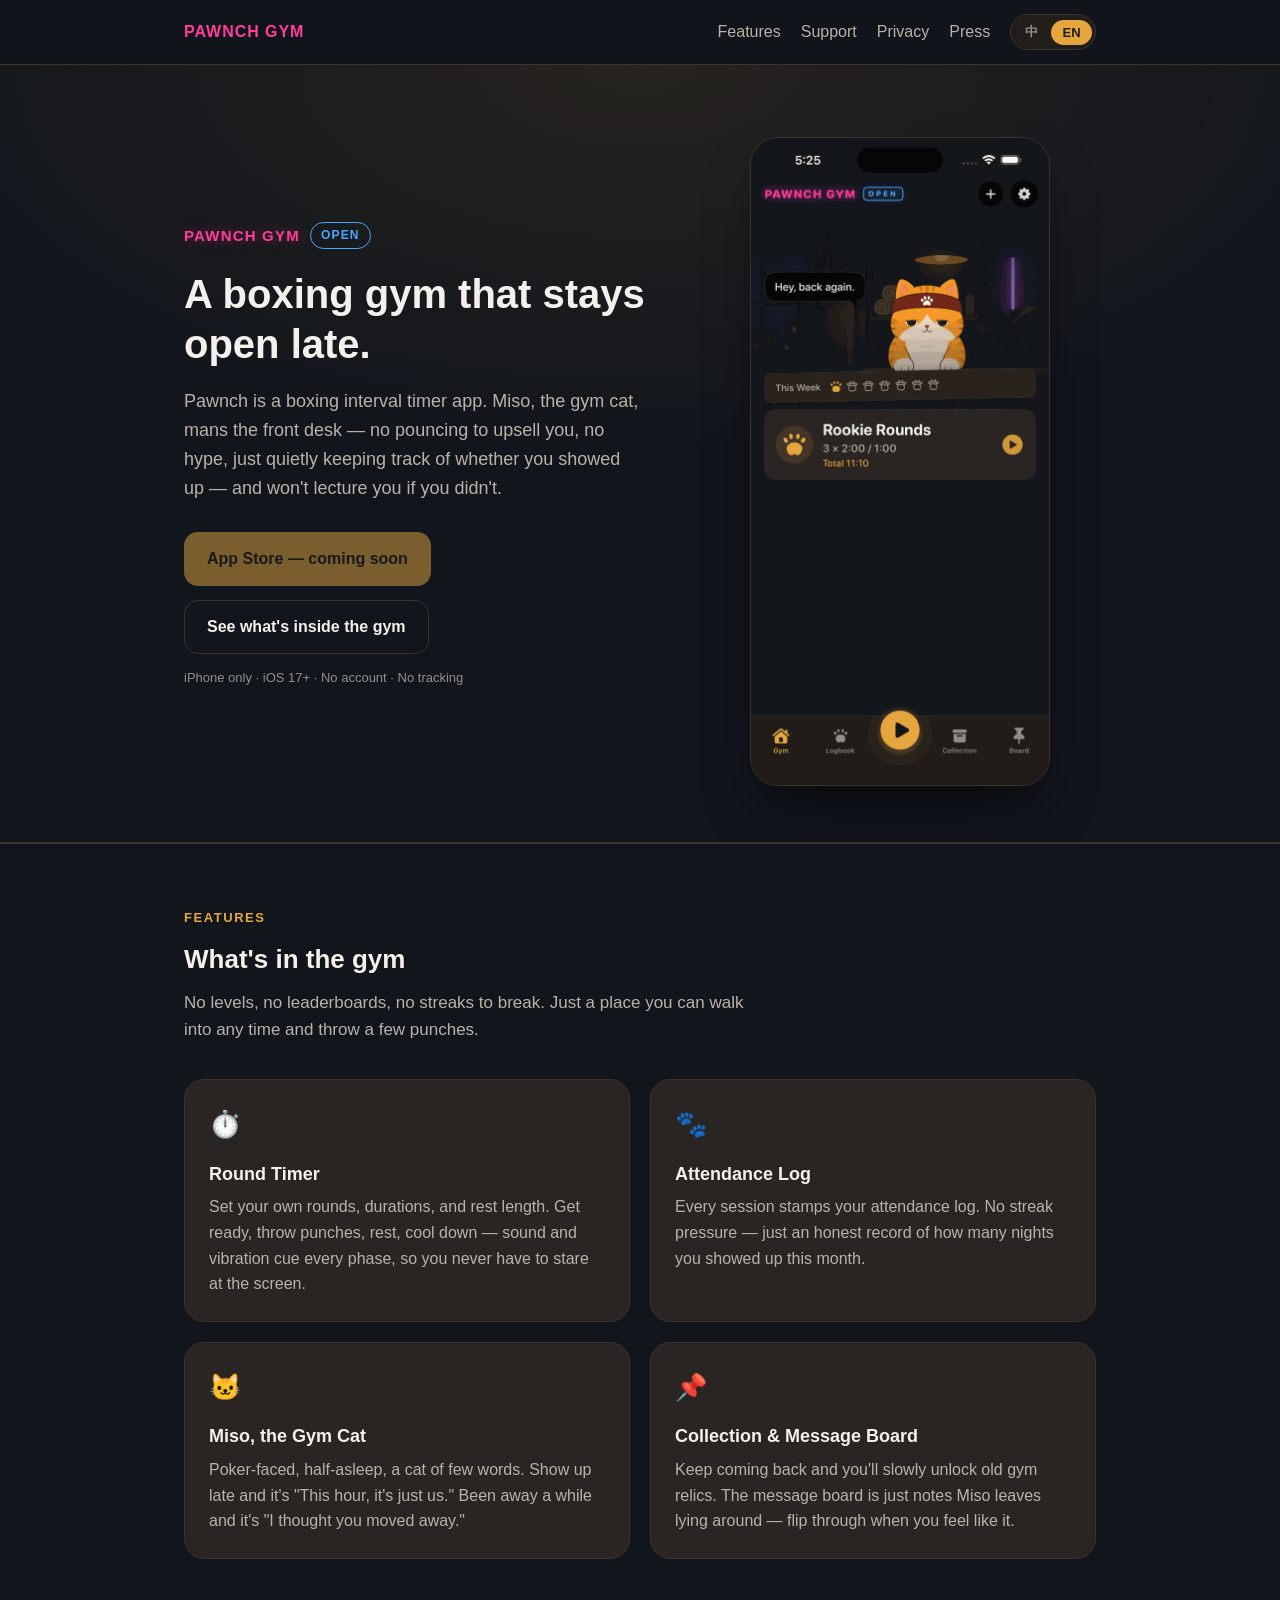
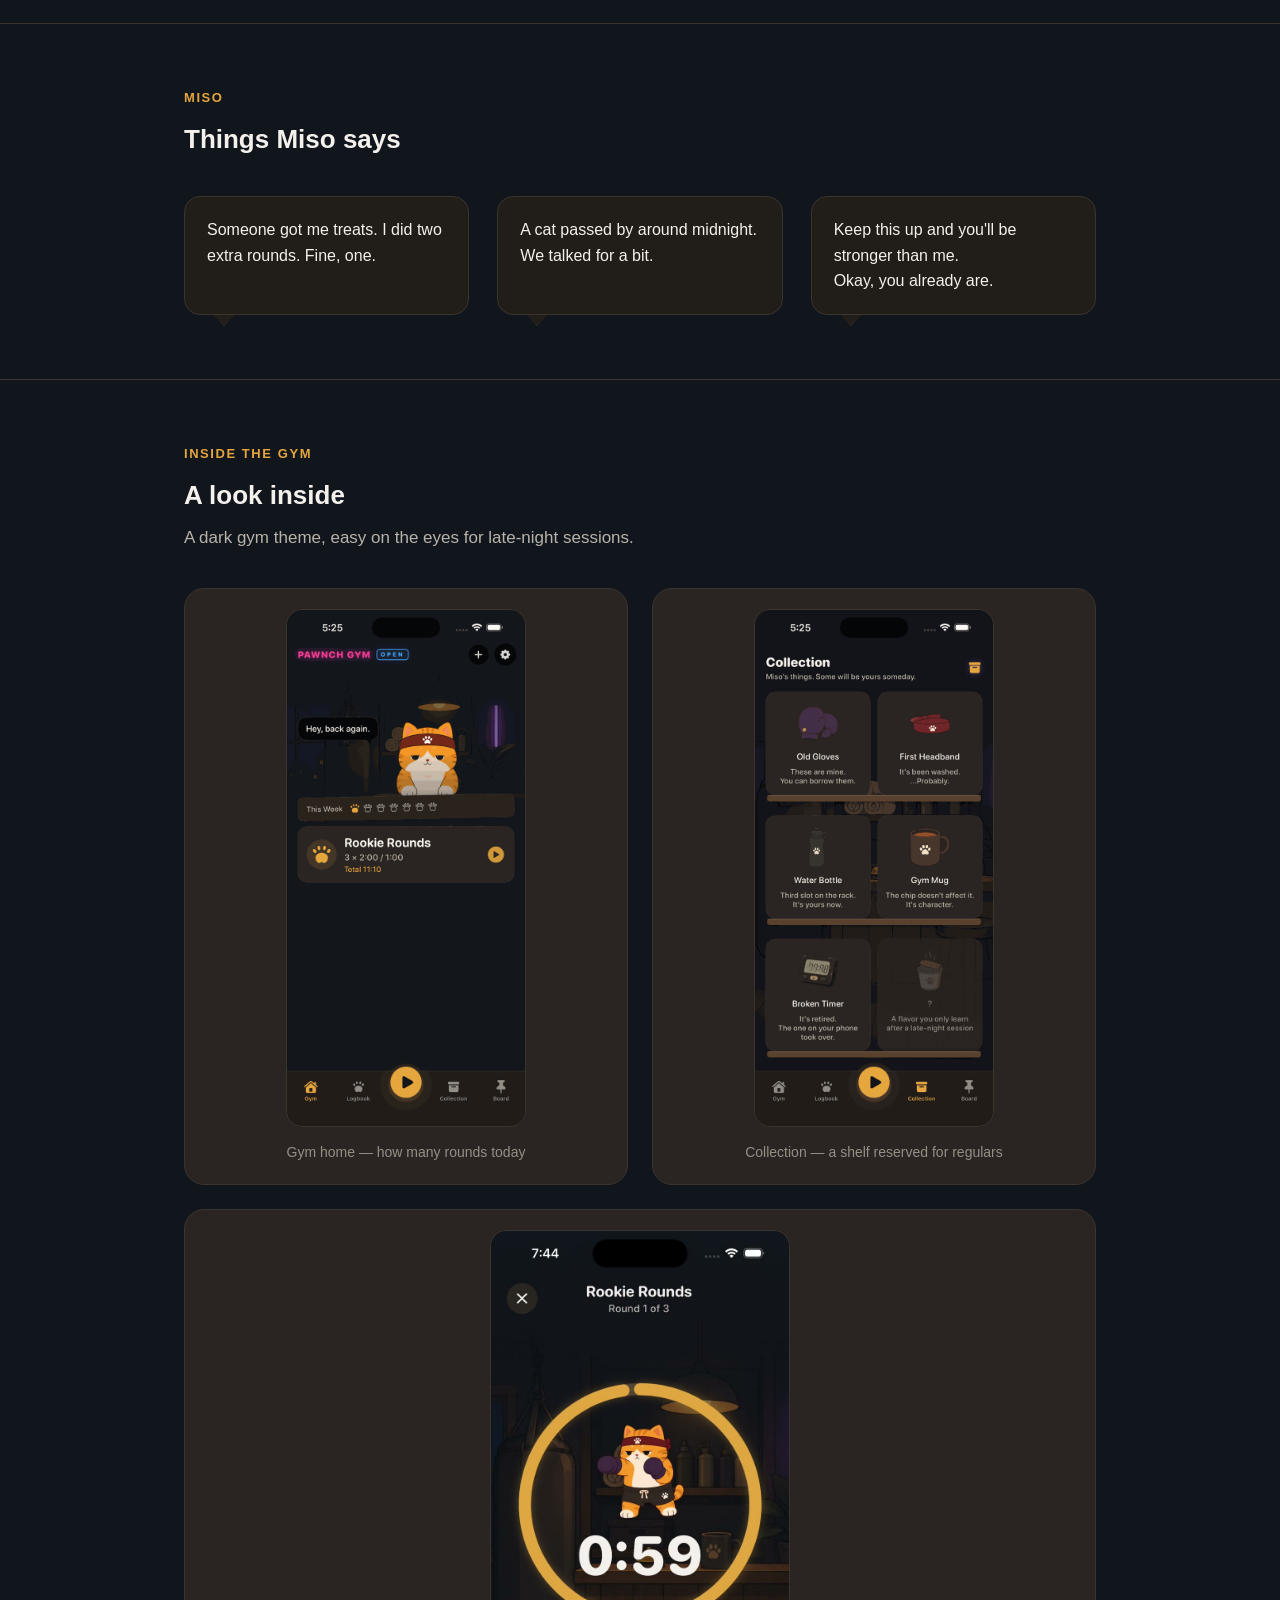
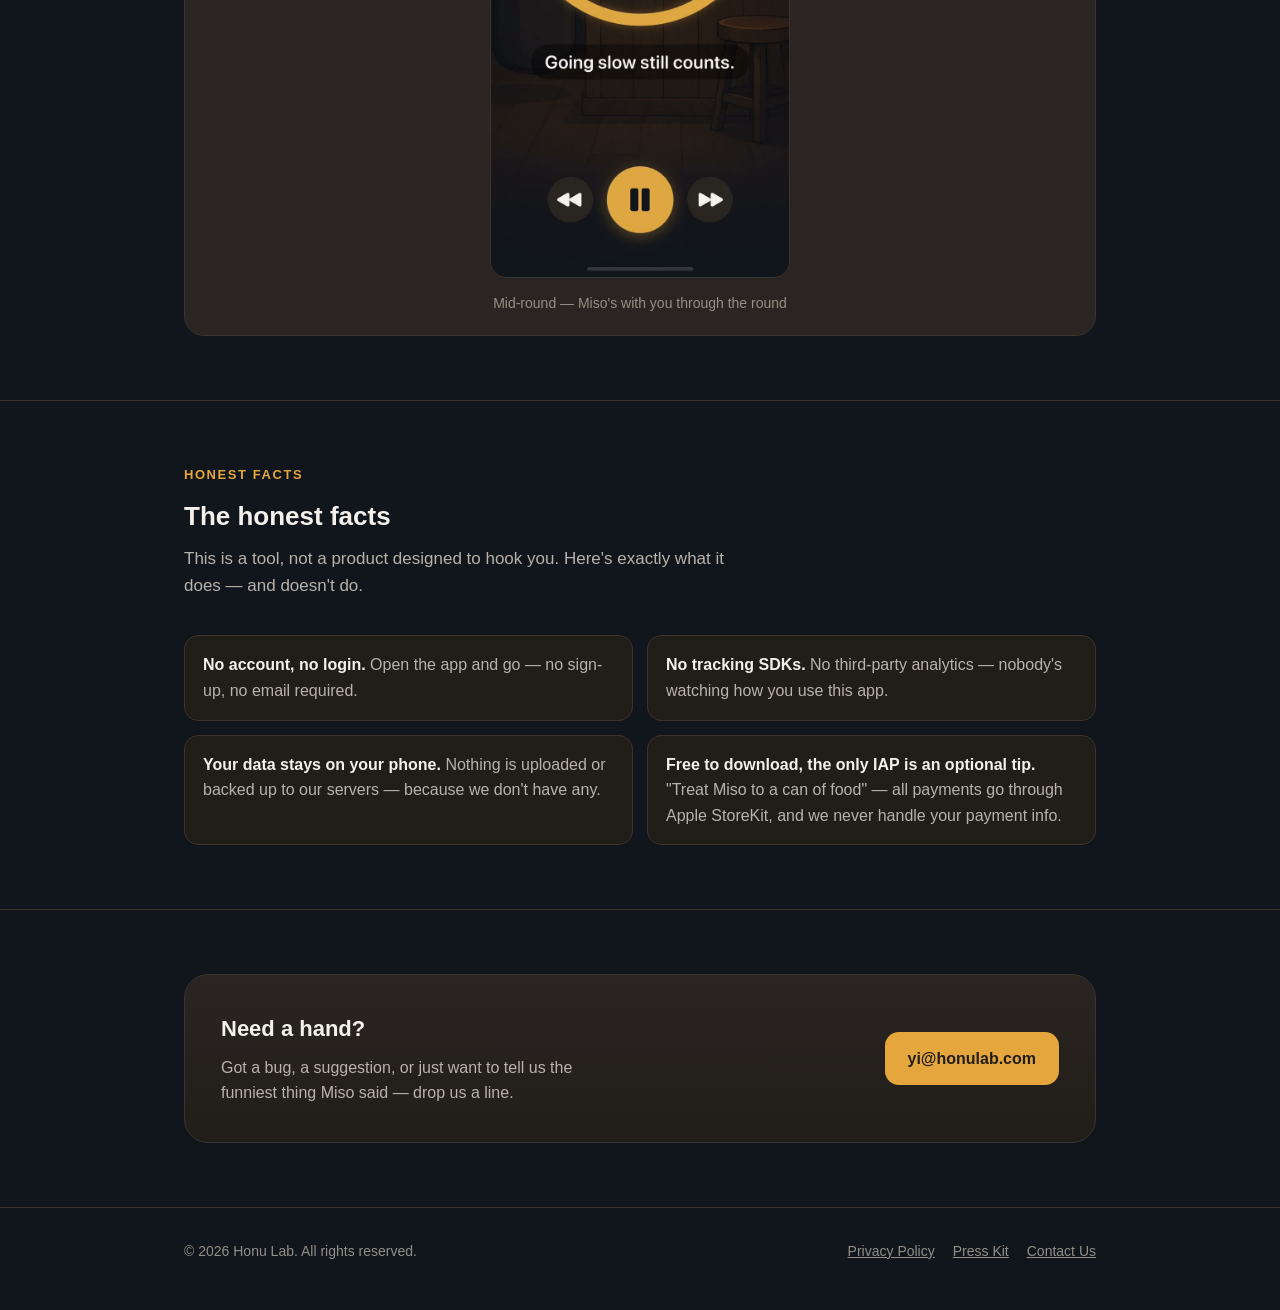
==== en/index.html @ 80b9f20e "sync: 發佈官網最新版——補上 07-06→07-08 未上線的整批 live 站停在 07-07 早版，這次同步 app repo 內已 review 的 site/： - 英文站 en/（in" ====
<!DOCTYPE html>
<html lang="en" data-lang="en">
<head>
<meta charset="UTF-8">
<meta name="viewport" content="width=device-width, initial-scale=1.0">
<title>Pawnch Gym — A boxing gym that stays open late.</title>
<meta name="description" content="Pawnch is a boxing interval timer app. Miso, the gym cat, mans the front desk — no pouncing to upsell you, no hype, just quietly keeping track of whether you showed up — and won't lecture you if you didn't.">

<link rel="icon" href="../assets/favicon.ico" sizes="any">
<link rel="icon" type="image/png" href="../assets/favicon-32.png" sizes="32x32">
<link rel="apple-touch-icon" href="../assets/apple-touch-icon.png">

<meta property="og:type" content="website">
<meta property="og:url" content="https://pawnch.honulab.com/en/">
<meta property="og:title" content="Pawnch Gym — A boxing gym that stays open late.">
<meta property="og:description" content="Pawnch is a boxing interval timer app. Miso, the gym cat, mans the front desk — no pouncing to upsell you, no hype, just quietly keeping track of whether you showed up — and won't lecture you if you didn't.">
<meta property="og:image" content="https://pawnch.honulab.com/assets/og-card.png">
<meta property="og:locale" content="en_US">
<meta property="og:locale:alternate" content="zh_TW">
<meta name="twitter:card" content="summary_large_image">
<meta name="twitter:title" content="Pawnch Gym — A boxing gym that stays open late.">
<meta name="twitter:description" content="Pawnch is a boxing interval timer app. Miso, the gym cat, mans the front desk — no pouncing to upsell you, no hype, just quietly keeping track of whether you showed up — and won't lecture you if you didn't.">
<meta name="twitter:image" content="https://pawnch.honulab.com/assets/og-card.png">

<style>
  :root{
    --bg-base: #11151C;
    --bg-elevated: #211D19;
    --bg-card: #2A2522;
    --bg-counter: #5B412C;
    --amber: #E5A63E;
    --amber-deep: #C98727;
    --neon-pink: #FF3D9A;
    --neon-blue: #4DA6FF;
    --text-primary: #F4F1EC;
    --text-secondary: #B8B3AA;
    --text-tertiary: #948F86;
    --divider: #3A342C;
  }

  * { box-sizing: border-box; }

  html { scroll-behavior: smooth; }

  body {
    margin: 0;
    background: var(--bg-base);
    color: var(--text-primary);
    font-family: -apple-system, BlinkMacSystemFont, "PingFang TC", "Noto Sans TC", "Helvetica Neue", Arial, sans-serif;
    line-height: 1.6;
    font-size: 17px;
    -webkit-font-smoothing: antialiased;
  }

  a { color: var(--amber); }

  .wrap {
    max-width: 960px;
    margin: 0 auto;
    padding: 0 24px;
  }

  /* ---------- Nav ---------- */
  .nav {
    position: sticky;
    top: 0;
    z-index: 10;
    background: rgba(17, 21, 28, 0.85);
    backdrop-filter: blur(10px);
    border-bottom: 1px solid var(--divider);
  }
  .nav .wrap {
    display: flex;
    align-items: center;
    justify-content: space-between;
    padding-top: 14px;
    padding-bottom: 14px;
  }
  .brand {
    font-weight: 800;
    letter-spacing: 0.06em;
    font-size: 16px;
    color: var(--neon-pink);
    text-decoration: none;
  }
  .nav-links {
    display: flex;
    align-items: center;
    gap: 20px;
    font-size: 16px;
  }
  .nav-links a {
    color: var(--text-secondary);
    text-decoration: none;
  }
  .nav-links a:hover { color: var(--amber); }
  .nav-links a { position: relative; }
  /* Invisible 44x44 hit-slop: expands the tap target without affecting
     visual size/background (important for .lang-toggle button, whose
     background fills the padding box — real padding would visibly grow
     the active pill). */
  .nav-links a::after,
  .lang-toggle button::after {
    content: "";
    position: absolute;
    top: 50%;
    left: 50%;
    width: 100%;
    height: 100%;
    min-width: 44px;
    min-height: 44px;
    transform: translate(-50%, -50%);
  }

  /* ---------- Hero ---------- */
  .hero {
    position: relative;
    padding: 72px 0 56px;
    background:
      radial-gradient(ellipse 60% 50% at 50% 0%, rgba(229,166,62,0.10), transparent),
      linear-gradient(180deg, var(--bg-base) 0%, var(--bg-base) 100%);
    border-bottom: 1px solid var(--divider);
    overflow: hidden;
  }
  .sign {
    display: inline-flex;
    align-items: center;
    gap: 10px;
    font-weight: 800;
    letter-spacing: 0.08em;
    font-size: 15px;
    color: var(--neon-pink);
    text-shadow: 0 0 14px rgba(255,61,154,0.45);
    margin-bottom: 20px;
  }
  .sign .open {
    font-size: 12px;
    font-weight: 700;
    letter-spacing: 0.1em;
    color: var(--neon-blue);
    border: 1px solid var(--neon-blue);
    border-radius: 999px;
    padding: 3px 10px;
    text-shadow: none;
  }
  .hero-grid {
    display: grid;
    grid-template-columns: 1.1fr 0.9fr;
    gap: 40px;
    align-items: center;
  }
  .hero h1 {
    font-size: 40px;
    line-height: 1.25;
    margin: 0 0 18px;
    font-weight: 800;
  }
  .hero p.lede {
    font-size: 18px;
    color: var(--text-secondary);
    max-width: 46ch;
    margin: 0 0 30px;
  }
  .hero-figure {
    position: relative;
    justify-self: center;
  }
  .hero-figure img {
    width: 100%;
    max-width: 300px;
    display: block;
    /* Same block-vs-text-align trap as .showcase-grid img: keep the phone
       centered in its column (matters once hero-grid collapses to 1fr). */
    margin-inline: auto;
    border-radius: 28px;
    border: 1px solid var(--divider);
    box-shadow: 0 30px 60px -20px rgba(0,0,0,0.6);
  }

  .cta-row {
    display: flex;
    flex-wrap: wrap;
    gap: 14px;
    align-items: center;
  }
  .btn {
    display: inline-flex;
    align-items: center;
    gap: 10px;
    padding: 13px 22px;
    border-radius: 14px;
    font-weight: 700;
    font-size: 16px;
    text-decoration: none;
    border: 1px solid transparent;
  }
  .btn-primary {
    background: var(--amber);
    color: #211D19;
  }
  .btn-primary:hover { background: var(--amber-deep); }
  .btn-ghost {
    color: var(--text-primary);
    border-color: var(--divider);
  }
  .btn-ghost:hover { border-color: var(--text-tertiary); }
  .btn small {
    display: block;
    font-size: 12px;
    font-weight: 500;
    opacity: 0.75;
  }
  .btn-disabled {
    opacity: 0.5;
    cursor: not-allowed;
    pointer-events: none;
  }
  .fineprint {
    margin-top: 14px;
    font-size: 13px;
    color: var(--text-tertiary);
  }

  /* ---------- Sections ---------- */
  section { padding: 64px 0; }
  .section-head {
    margin-bottom: 36px;
    max-width: 60ch;
  }
  .section-head .eyebrow {
    font-size: 13px;
    font-weight: 700;
    letter-spacing: 0.12em;
    text-transform: uppercase;
    color: var(--amber);
    margin-bottom: 10px;
  }
  .section-head h2 {
    font-size: 26px;
    margin: 0 0 8px;
  }
  .section-head p {
    color: var(--text-secondary);
    margin: 0;
    font-size: 17px;
  }

  /* ---------- Features ---------- */
  .features {
    border-top: 1px solid var(--divider);
  }
  .feature-grid {
    display: grid;
    grid-template-columns: repeat(2, 1fr);
    gap: 20px;
  }
  .feature-card {
    background: var(--bg-card);
    border: 1px solid var(--divider);
    border-radius: 20px;
    padding: 24px;
  }
  .feature-card .icon {
    font-size: 26px;
    margin-bottom: 14px;
    display: block;
  }
  .feature-card h3 {
    margin: 0 0 6px;
    font-size: 18px;
  }
  .feature-card p {
    margin: 0;
    font-size: 16px;
    color: var(--text-secondary);
  }

  /* ---------- Miso says ---------- */
  .miso-quotes {
    border-top: 1px solid var(--divider);
  }
  .quote-grid {
    display: grid;
    grid-template-columns: repeat(3, 1fr);
    gap: 28px;
  }
  .quote-card {
    position: relative;
    background: var(--bg-elevated);
    border: 1px solid var(--divider);
    border-radius: 16px;
    padding: 20px 22px;
  }
  .quote-card::before,
  .quote-card::after {
    content: "";
    position: absolute;
    left: 28px;
    width: 0;
    height: 0;
    border-left: 11px solid transparent;
    border-right: 11px solid transparent;
  }
  .quote-card::before {
    bottom: -12px;
    border-top: 12px solid var(--divider);
  }
  .quote-card::after {
    bottom: -10.5px;
    border-top: 10.5px solid var(--bg-elevated);
  }
  .quote-card p {
    margin: 0;
    font-size: 16px;
    color: var(--text-primary);
  }

  /* ---------- Showcase ---------- */
  .showcase {
    border-top: 1px solid var(--divider);
  }
  .showcase-grid {
    display: grid;
    grid-template-columns: repeat(2, 1fr);
    gap: 24px;
  }
  .showcase-grid figure {
    margin: 0;
    background: var(--bg-card);
    border: 1px solid var(--divider);
    border-radius: 20px;
    padding: 20px;
    text-align: center;
  }
  .showcase-grid img,
  .showcase-grid video {
    width: 100%;
    max-width: 240px;
    border-radius: 16px;
    border: 1px solid var(--divider);
    /* The lang-toggle rules force these imgs to display:block, which ignores
       the figure's text-align:center — auto margins re-center them. */
    margin-inline: auto;
  }
  .showcase-grid figcaption {
    margin-top: 14px;
    font-size: 14px;
    color: var(--text-tertiary);
  }
  .showcase-video {
    grid-column: 1 / -1;
  }
  .showcase-video video {
    max-width: 300px;
  }

  /* ---------- Honest facts ---------- */
  .facts {
    border-top: 1px solid var(--divider);
  }
  .fact-list {
    list-style: none;
    margin: 0;
    padding: 0;
    display: grid;
    grid-template-columns: repeat(2, 1fr);
    gap: 14px;
  }
  .fact-list li {
    background: var(--bg-elevated);
    border: 1px solid var(--divider);
    border-radius: 14px;
    padding: 16px 18px;
    font-size: 16px;
    color: var(--text-secondary);
  }
  .fact-list li b { color: var(--text-primary); }

  /* ---------- Support ---------- */
  .support {
    border-top: 1px solid var(--divider);
  }
  .support-card {
    background: linear-gradient(180deg, var(--bg-card), var(--bg-elevated));
    border: 1px solid var(--divider);
    border-radius: 24px;
    padding: 36px;
    display: flex;
    flex-wrap: wrap;
    gap: 24px;
    align-items: center;
    justify-content: space-between;
  }
  .support-card h2 {
    margin: 0 0 8px;
    font-size: 22px;
  }
  .support-card p {
    margin: 0;
    color: var(--text-secondary);
    font-size: 16px;
    max-width: 42ch;
  }

  /* ---------- Footer ---------- */
  footer {
    border-top: 1px solid var(--divider);
    padding: 32px 0 48px;
  }
  footer .wrap {
    display: flex;
    flex-wrap: wrap;
    gap: 12px;
    align-items: center;
    justify-content: space-between;
    font-size: 14px;
    color: var(--text-tertiary);
  }
  footer a {
    color: var(--text-tertiary);
    text-decoration: underline;
  }
  footer a:hover { color: var(--amber); }
  .footer-links { display: flex; gap: 18px; }

  /* ---------- Lang toggle ---------- */
  .lang-toggle {
    display: flex;
    align-items: center;
    gap: 2px;
    background: var(--bg-elevated);
    border: 1px solid var(--divider);
    border-radius: 999px;
    padding: 3px;
  }
  .lang-toggle button {
    position: relative;
    appearance: none;
    border: none;
    background: transparent;
    color: var(--text-tertiary);
    font-size: 13px;
    font-weight: 700;
    letter-spacing: 0.02em;
    padding: 5px 11px;
    border-radius: 999px;
    cursor: pointer;
    font-family: inherit;
  }
  .lang-toggle button.active {
    background: var(--amber);
    color: #211D19;
  }

  /* ---------- Lang blocks ---------- */
  .lang-zh, .lang-en { display: none; }
  html[data-lang="zh"] .lang-zh { display: initial; }
  html[data-lang="en"] .lang-en { display: initial; }
  html[data-lang="zh"] li.lang-zh,
  html[data-lang="zh"] p.lang-zh,
  html[data-lang="zh"] div.lang-zh { display: block; }
  html[data-lang="en"] li.lang-en,
  html[data-lang="en"] p.lang-en,
  html[data-lang="en"] div.lang-en { display: block; }
  /* noscript / no-JS fallback: default to zh */
  html:not([data-lang]) .lang-zh { display: initial; }
  html:not([data-lang]) li.lang-zh,
  html:not([data-lang]) p.lang-zh,
  html:not([data-lang]) div.lang-zh { display: block; }
  html:not([data-lang]) .lang-en { display: none; }
  /* Screenshots swap with the language too. `.hero-figure img` declares
     display:block, which out-specifies the bare .lang-* rules above —
     these img-scoped rules win it back. */
  img.lang-zh, img.lang-en { display: none; }
  html[data-lang="zh"] img.lang-zh { display: block; }
  html[data-lang="en"] img.lang-en { display: block; }
  html:not([data-lang]) img.lang-zh { display: block; }
  html:not([data-lang]) img.lang-en { display: none; }
  video.lang-zh, video.lang-en { display: none; }
  html[data-lang="zh"] video.lang-zh { display: block; }
  html[data-lang="en"] video.lang-en { display: block; }
  html:not([data-lang]) video.lang-zh { display: block; }
  html:not([data-lang]) video.lang-en { display: none; }

  /* ---------- Responsive ---------- */
  @media (max-width: 760px) {
    .hero-grid { grid-template-columns: 1fr; }
    .hero-figure { order: -1; }
    .hero h1 { font-size: 30px; }
    .feature-grid { grid-template-columns: 1fr; }
    .quote-grid { grid-template-columns: 1fr; }
    .showcase-grid { grid-template-columns: 1fr; }
    .fact-list { grid-template-columns: 1fr; }
    section { padding: 48px 0; }
    .support-card { padding: 26px; }
  }

  @media (max-width: 560px) {
    .nav .wrap { flex-wrap: wrap; gap: 8px 12px; }
    .brand { font-size: 14px; }
    .nav-links { gap: 12px; font-size: 14px; }
  }
</style>
<link rel="canonical" href="https://pawnch.honulab.com/en/">
<link rel="alternate" hreflang="en" href="https://pawnch.honulab.com/en/">
<link rel="alternate" hreflang="zh-Hant" href="https://pawnch.honulab.com/">
<link rel="alternate" hreflang="x-default" href="https://pawnch.honulab.com/">
</head>
<body>

<nav class="nav">
  <div class="wrap">
    <a class="brand" href="#top">PAWNCH GYM</a>
    <div class="nav-links">
      <a href="#features"><span class="lang-zh">功能</span><span class="lang-en">Features</span></a>
      <a href="#support"><span class="lang-zh">支援</span><span class="lang-en">Support</span></a>
      <a href="privacy.html"><span class="lang-zh">隱私</span><span class="lang-en">Privacy</span></a>
      <a href="press.html"><span class="lang-zh">媒體</span><span class="lang-en">Press</span></a>
      <div class="lang-toggle" role="group" aria-label="Language">
        <button type="button" data-lang-btn="zh">中</button>
        <button type="button" data-lang-btn="en">EN</button>
      </div>
    </div>
  </div>
</nav>

<header class="hero" id="top">
  <div class="wrap">
    <div class="hero-grid">
      <div>
        <div class="sign">PAWNCH GYM <span class="open">OPEN</span></div>
        <h1>
          <span class="lang-zh">半夜也開著的拳館。</span>
          <span class="lang-en">A boxing gym that stays open late.</span>
        </h1>
        <p class="lede">
          <span class="lang-zh">Pawnch 是一個拳擊間歇計時器 app。貓咪館長 Miso 顧櫃檯，不會撲上來推課，不喊口號，只記得你有沒有來，也不會因為你沒來就唸你。</span>
          <span class="lang-en">Pawnch is a boxing interval timer app. Miso, the gym cat, mans the front desk — no pouncing to upsell you, no hype, just quietly keeping track of whether you showed up — and won't lecture you if you didn't.</span>
        </p>
        <div class="cta-row">
          <!-- TODO: 上架後把下面的停用按鈕換回正式 App Store 連結 -->
          <span class="btn btn-primary btn-disabled" aria-disabled="true">
            <span class="lang-zh">App Store・即將上架</span>
            <span class="lang-en">App Store — coming soon</span>
          </span>
          <a class="btn btn-ghost" href="#features">
            <span class="lang-zh">看看拳館裡有什麼</span>
            <span class="lang-en">See what's inside the gym</span>
          </a>
        </div>
        <p class="fineprint">
          <span class="lang-zh">iPhone only · iOS 17+ · 無帳號 · 無追蹤</span>
          <span class="lang-en">iPhone only · iOS 17+ · No account · No tracking</span>
        </p>
      </div>
      <div class="hero-figure">
        <img class="lang-zh" src="../assets/screen-home-web.png" alt="Pawnch 首頁截圖：Miso 在櫃檯打招呼，下方是課表卡片" loading="lazy">
        <img class="lang-en" src="../assets/screen-home-en-web.png" alt="Pawnch home screen: Miso greeting at the front desk, workout card below" loading="lazy">
      </div>
    </div>
  </div>
</header>

<section class="features" id="features">
  <div class="wrap">
    <div class="section-head">
      <div class="eyebrow">Features</div>
      <h2>
        <span class="lang-zh">拳館裡有的東西</span>
        <span class="lang-en">What's in the gym</span>
      </h2>
      <p>
        <span class="lang-zh">沒有等級、沒有排行榜、沒有連續天數。就是一間你可以隨時進來打幾拳的地方。</span>
        <span class="lang-en">No levels, no leaderboards, no streaks to break. Just a place you can walk into any time and throw a few punches.</span>
      </p>
    </div>
    <div class="feature-grid">
      <div class="feature-card">
        <span class="icon">⏱️</span>
        <h3><span class="lang-zh">回合間歇計時</span><span class="lang-en">Round Timer</span></h3>
        <p>
          <span class="lang-zh">自訂回合數、時間、休息長度。準備、出拳、休息、收操——聲音跟震動會提醒你，不用一直盯螢幕。</span>
          <span class="lang-en">Set your own rounds, durations, and rest length. Get ready, throw punches, rest, cool down — sound and vibration cue every phase, so you never have to stare at the screen.</span>
        </p>
      </div>
      <div class="feature-card">
        <span class="icon">🐾</span>
        <h3><span class="lang-zh">出席簿</span><span class="lang-en">Attendance Log</span></h3>
        <p>
          <span class="lang-zh">每次練完蓋一枚出席章。不是連續打卡壓力，只是老實記錄你這個月來了幾個晚上。</span>
          <span class="lang-en">Every session stamps your attendance log. No streak pressure — just an honest record of how many nights you showed up this month.</span>
        </p>
      </div>
      <div class="feature-card">
        <span class="icon">🐱</span>
        <h3><span class="lang-zh">Miso 顧櫃檯</span><span class="lang-en">Miso, the Gym Cat</span></h3>
        <p>
          <span class="lang-zh">撲克臉、半睡半醒、講話不多。深夜來，他說「這個時間只剩我們了」；太久沒來，他說「我還以為你搬家了」。</span>
          <span class="lang-en">Poker-faced, half-asleep, a cat of few words. Show up late and it's "This hour, it's just us." Been away a while and it's "I thought you moved away."</span>
        </p>
      </div>
      <div class="feature-card">
        <span class="icon">📌</span>
        <h3><span class="lang-zh">收藏櫃 &amp; 留言板</span><span class="lang-en">Collection &amp; Message Board</span></h3>
        <p>
          <span class="lang-zh">常來會慢慢解鎖拳館裡的舊物件；留言板是 Miso 隨手貼的紙條，有空再翻。</span>
          <span class="lang-en">Keep coming back and you'll slowly unlock old gym relics. The message board is just notes Miso leaves lying around — flip through when you feel like it.</span>
        </p>
      </div>
    </div>
  </div>
</section>

<section class="miso-quotes">
  <div class="wrap">
    <div class="section-head">
      <div class="eyebrow">Miso</div>
      <h2>
        <span class="lang-zh">Miso 說的話</span>
        <span class="lang-en">Things Miso says</span>
      </h2>
    </div>
    <div class="quote-grid">
      <div class="quote-card">
        <p class="lang-zh">有人請我吃罐罐。我多打了兩回合。好啦，一回合。</p>
        <p class="lang-en">Someone got me treats. I did two extra rounds. Fine, one.</p>
      </div>
      <div class="quote-card">
        <p class="lang-zh">半夜有貓經過。<br>聊了一下。</p>
        <p class="lang-en">A cat passed by around midnight.<br>We talked for a bit.</p>
      </div>
      <div class="quote-card">
        <p class="lang-zh">你這樣下去會比我強。<br>算了，本來就比我強。</p>
        <p class="lang-en">Keep this up and you'll be stronger than me.<br>Okay, you already are.</p>
      </div>
    </div>
  </div>
</section>

<section class="showcase">
  <div class="wrap">
    <div class="section-head">
      <div class="eyebrow">Inside the Gym</div>
      <h2>
        <span class="lang-zh">拳館長這樣</span>
        <span class="lang-en">A look inside</span>
      </h2>
      <p>
        <span class="lang-zh">深色拳館主題，深夜躺著看螢幕也不刺眼。</span>
        <span class="lang-en">A dark gym theme, easy on the eyes for late-night sessions.</span>
      </p>
    </div>
    <div class="showcase-grid">
      <figure>
        <img class="lang-zh" src="../assets/screen-home-web.png" alt="首頁：Miso 打招呼與課表卡" loading="lazy">
        <img class="lang-en" src="../assets/screen-home-en-web.png" alt="Gym home: Miso's greeting and workout cards" loading="lazy">
        <figcaption>
          <span class="lang-zh">拳館首頁 — 今天想打幾回合</span>
          <span class="lang-en">Gym home — how many rounds today</span>
        </figcaption>
      </figure>
      <figure>
        <img class="lang-zh" src="../assets/screen-collection-web.png" alt="收藏櫃：舊拳套、頭帶等常來解鎖的物件" loading="lazy">
        <img class="lang-en" src="../assets/screen-collection-en-web.png" alt="Collection: old gloves, headband and other show-up unlocks" loading="lazy">
        <figcaption>
          <span class="lang-zh">收藏櫃 — 常來的人才有位置</span>
          <span class="lang-en">Collection — a shelf reserved for regulars</span>
        </figcaption>
      </figure>
      <figure class="showcase-video">
        <video class="lang-zh" src="../assets/showcase-workout-zh.mp4" poster="../assets/showcase-workout-zh-poster.jpg" autoplay muted loop playsinline></video>
        <video class="lang-en" src="../assets/showcase-workout-en.mp4" poster="../assets/showcase-workout-en-poster.jpg" autoplay muted loop playsinline></video>
        <figcaption>
          <span class="lang-zh">出拳中 — Miso 陪你打完這回合</span>
          <span class="lang-en">Mid-round — Miso's with you through the round</span>
        </figcaption>
      </figure>
    </div>
  </div>
</section>

<section class="facts">
  <div class="wrap">
    <div class="section-head">
      <div class="eyebrow">Honest Facts</div>
      <h2>
        <span class="lang-zh">老實說清楚</span>
        <span class="lang-en">The honest facts</span>
      </h2>
      <p>
        <span class="lang-zh">這是一個工具 app，不是要留住你的產品。以下是它實際上會（不會）做的事。</span>
        <span class="lang-en">This is a tool, not a product designed to hook you. Here's exactly what it does — and doesn't do.</span>
      </p>
    </div>
    <ul class="fact-list">
      <li class="lang-zh"><b>無帳號、無登入。</b>打開就能用，不用註冊、不用綁 email。</li>
      <li class="lang-en"><b>No account, no login.</b> Open the app and go — no sign-up, no email required.</li>
      <li class="lang-zh"><b>無追蹤 SDK。</b>沒有第三方分析，沒有人在看你怎麼用這個 app。</li>
      <li class="lang-en"><b>No tracking SDKs.</b> No third-party analytics — nobody's watching how you use this app.</li>
      <li class="lang-zh"><b>資料只在你的手機裡。</b>不上傳、不備份到我們的伺服器（我們也沒有伺服器）。</li>
      <li class="lang-en"><b>Your data stays on your phone.</b> Nothing is uploaded or backed up to our servers — because we don't have any.</li>
      <li class="lang-zh"><b>下載免費，唯一的內購是自願打賞。</b>「請 Miso 吃罐罐」——付款全部經過 Apple StoreKit，我們不經手你的付款資訊。</li>
      <li class="lang-en"><b>Free to download, the only IAP is an optional tip.</b> "Treat Miso to a can of food" — all payments go through Apple StoreKit, and we never handle your payment info.</li>
    </ul>
  </div>
</section>

<section class="support" id="support">
  <div class="wrap">
    <div class="support-card">
      <div>
        <h2>
          <span class="lang-zh">需要幫忙？</span>
          <span class="lang-en">Need a hand?</span>
        </h2>
        <p>
          <span class="lang-zh">App 有問題、有建議，或單純想告訴我們 Miso 講了什麼好笑的話，都歡迎寫信來。</span>
          <span class="lang-en">Got a bug, a suggestion, or just want to tell us the funniest thing Miso said — drop us a line.</span>
        </p>
      </div>
      <a class="btn btn-primary" href="mailto:yi@honulab.com">yi@honulab.com</a>
    </div>
  </div>
</section>

<footer>
  <div class="wrap">
    <div>© 2026 Honu Lab. All rights reserved.</div>
    <div class="footer-links">
      <a href="privacy.html"><span class="lang-zh">隱私政策</span><span class="lang-en">Privacy Policy</span></a>
      <a href="press.html"><span class="lang-zh">媒體資料</span><span class="lang-en">Press Kit</span></a>
      <a href="mailto:yi@honulab.com"><span class="lang-zh">聯絡我們</span><span class="lang-en">Contact Us</span></a>
    </div>
  </div>
</footer>

<script>
(function () {
  var KEY = 'pawnchLang';
  var html = document.documentElement;
  var META = {
    zh: {
      title: 'Pawnch Gym — 拳擊間歇計時器',
      description: 'Pawnch：一間半夜也開著的拳館。拳擊間歇計時器 app，貓咪館長 Miso 顧櫃檯。無帳號、無追蹤，資料只留在你的手機裡。'
    },
    en: {
      title: 'Pawnch Gym — A boxing gym that stays open late.',
      description: "Pawnch is a boxing interval timer app. Miso, the gym cat, mans the front desk — no pouncing to upsell you, no hype, just quietly keeping track of whether you showed up — and won't lecture you if you didn't."
    }
  };
  function detect() {
    var saved = localStorage.getItem(KEY);
    if (saved === 'zh' || saved === 'en') return saved;
    return (navigator.language || '').toLowerCase().indexOf('zh') === 0 ? 'zh' : 'en';
  }
  function apply(lang) {
    html.setAttribute('data-lang', lang);
    html.setAttribute('lang', lang === 'zh' ? 'zh-Hant' : 'en');
    document.querySelectorAll('[data-lang-btn]').forEach(function (btn) {
      btn.classList.toggle('active', btn.getAttribute('data-lang-btn') === lang);
    });
    var meta = META[lang] || META.zh;
    document.title = meta.title;
    var descEl = document.querySelector('meta[name="description"]');
    if (descEl) descEl.setAttribute('content', meta.description);
  }
  apply(detect());
  document.querySelectorAll('[data-lang-btn]').forEach(function (btn) {
    btn.addEventListener('click', function () {
      var lang = btn.getAttribute('data-lang-btn');
      localStorage.setItem(KEY, lang);
      apply(lang);
    });
  });
})();
</script>

</body>
</html>
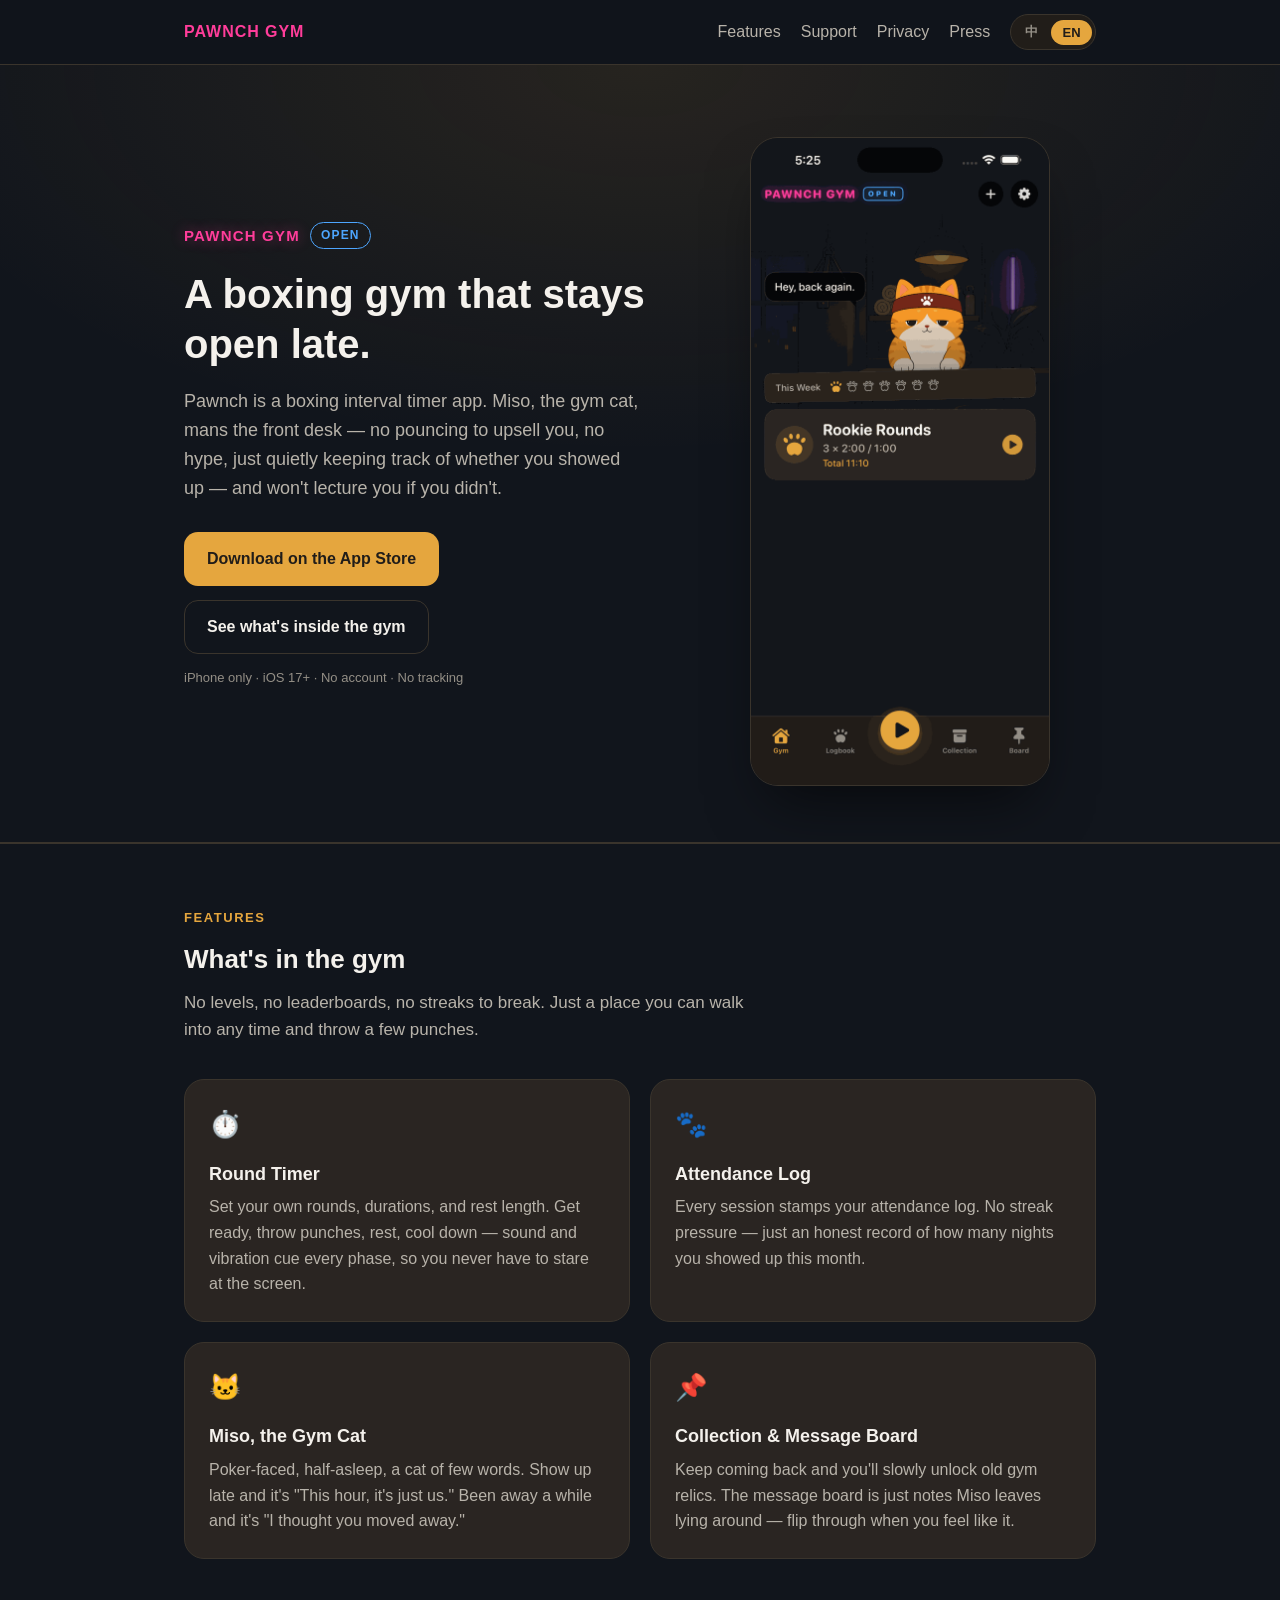
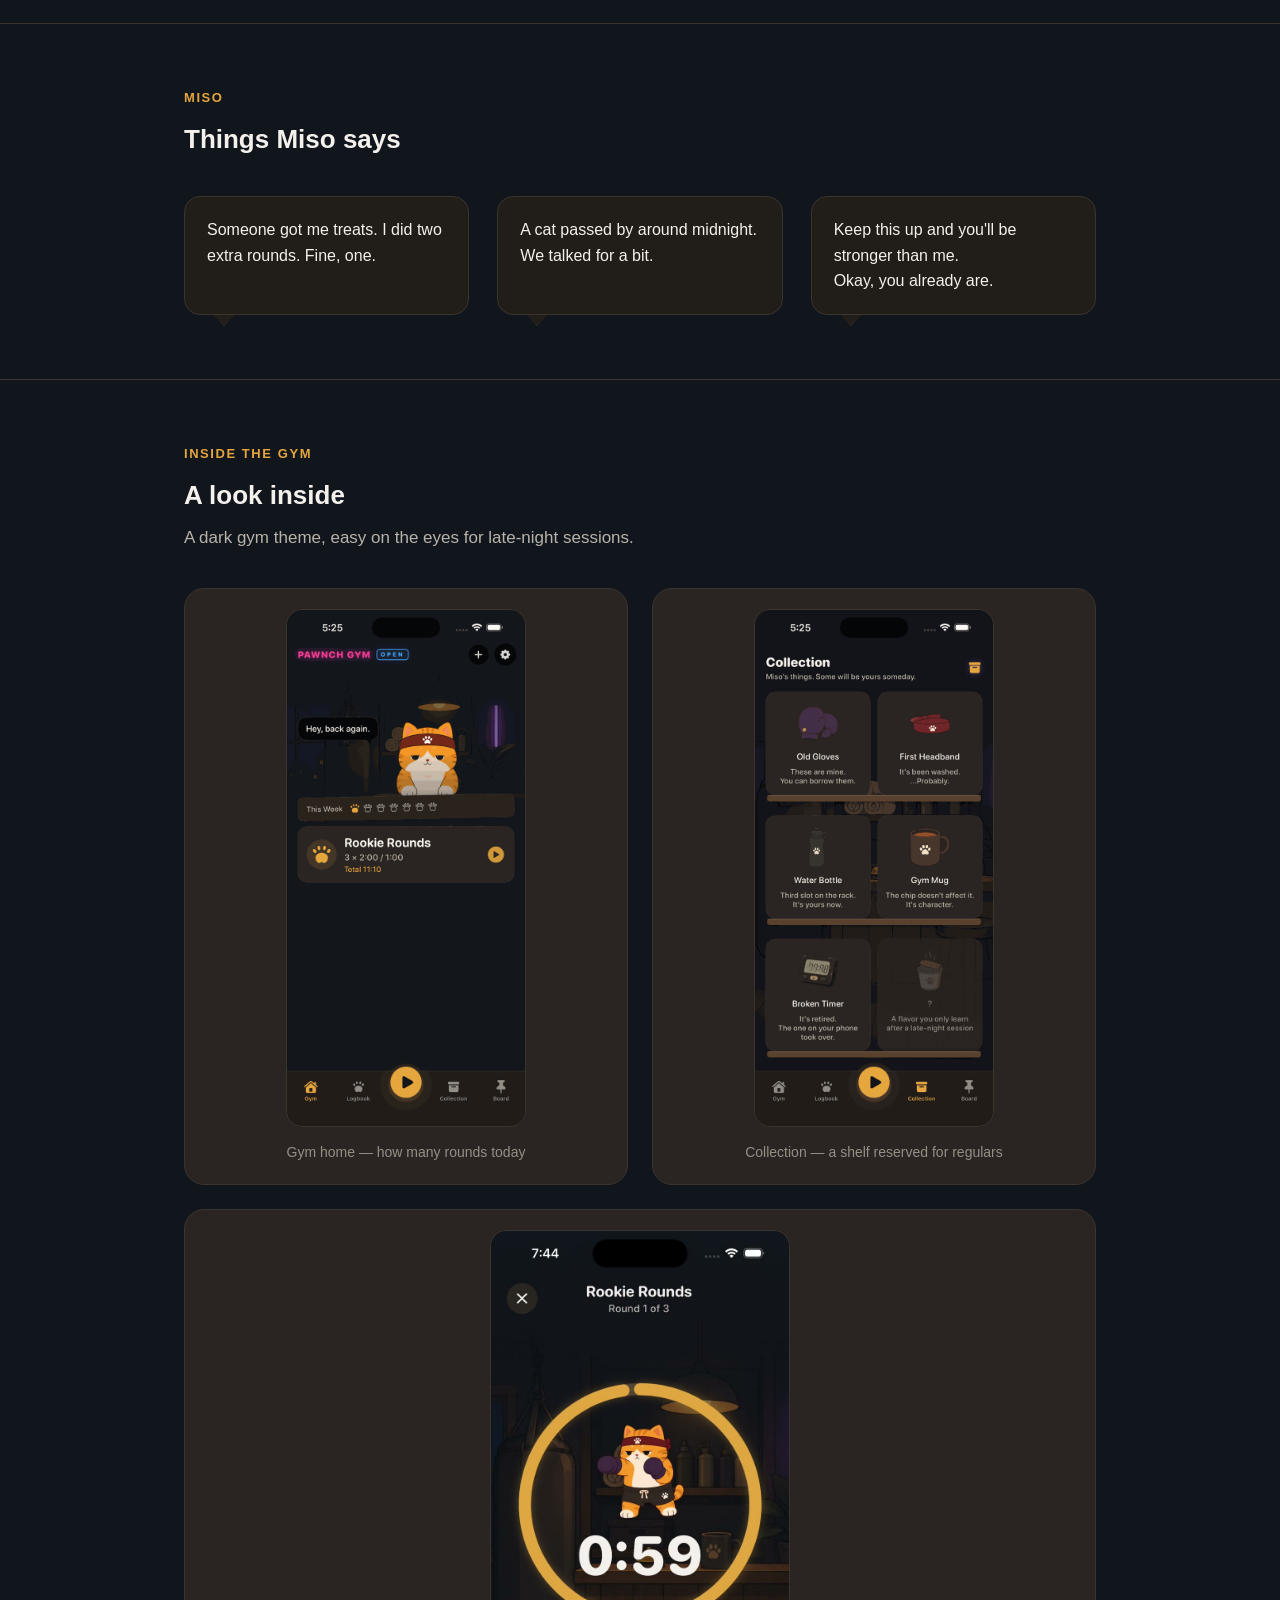
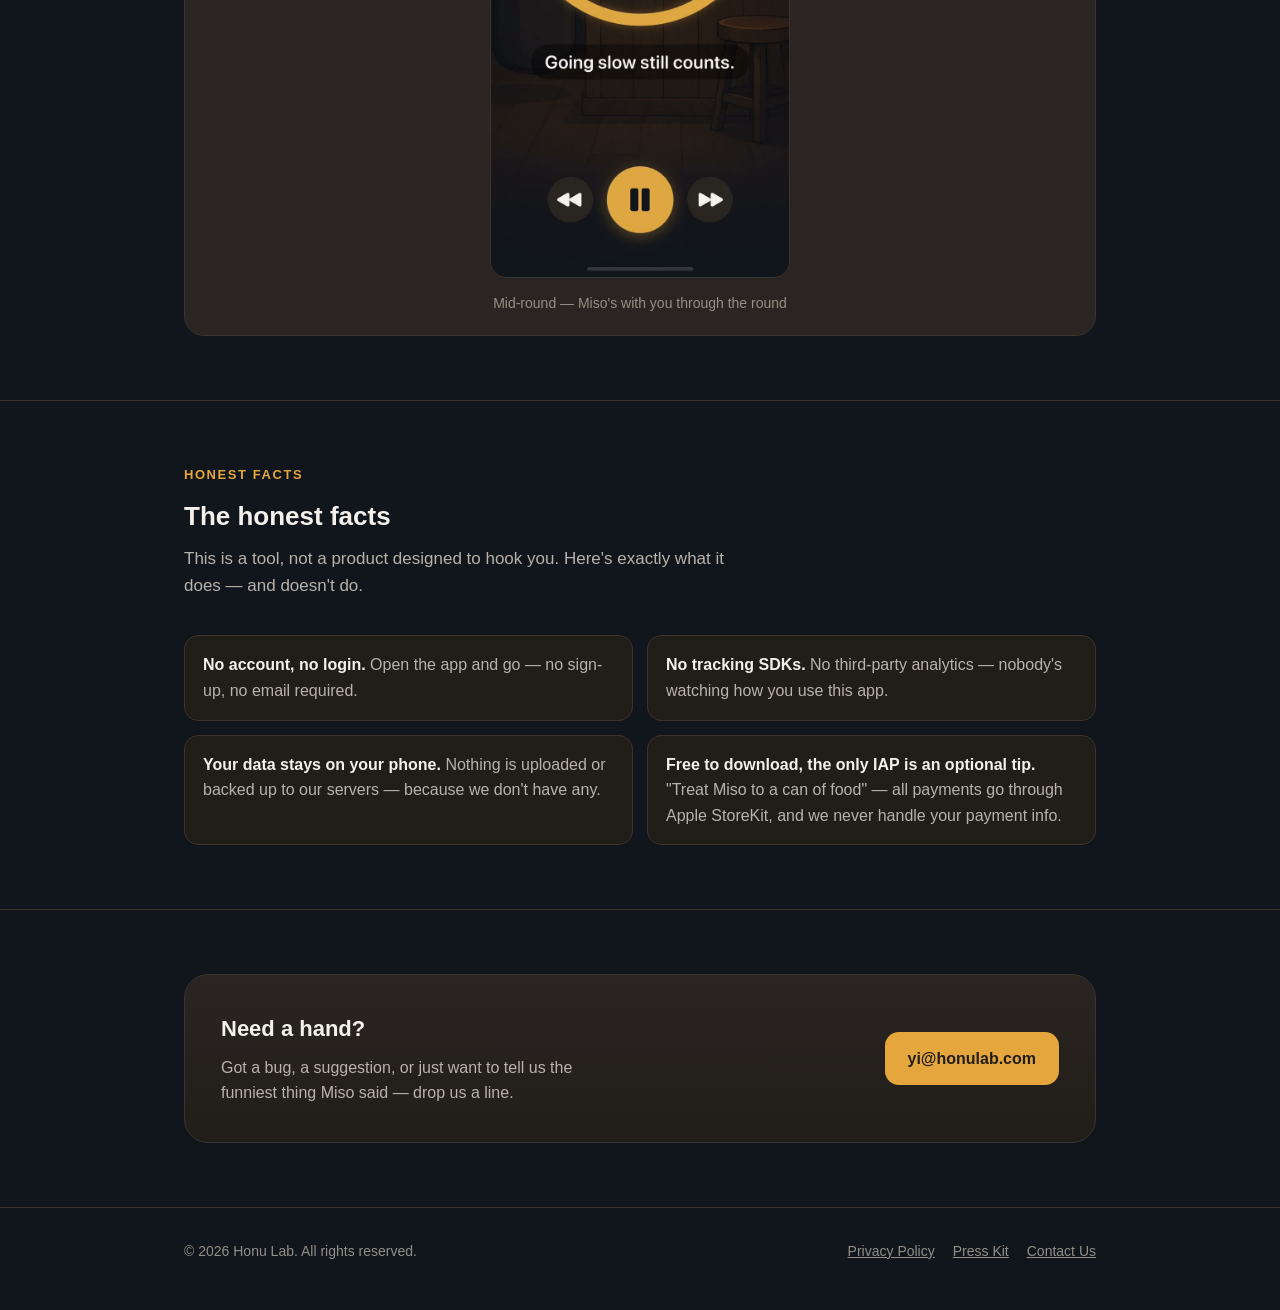
==== commit d5102bcf: "上線同步：App Store 正式下載連結 + 影片 lazy-load 從 pawnch/site 同步：首頁 hero CTA 與 press fact sheet 換上正式 App Store " ====
--- a/en/index.html
+++ b/en/index.html
@@ -15,6 +15,9 @@
 <meta property="og:title" content="Pawnch Gym — A boxing gym that stays open late.">
 <meta property="og:description" content="Pawnch is a boxing interval timer app. Miso, the gym cat, mans the front desk — no pouncing to upsell you, no hype, just quietly keeping track of whether you showed up — and won't lecture you if you didn't.">
 <meta property="og:image" content="https://pawnch.honulab.com/assets/og-card.png">
+<meta property="og:image:width" content="1200">
+<meta property="og:image:height" content="630">
+<meta property="og:image:alt" content="Pawnch Gym">
 <meta property="og:locale" content="en_US">
 <meta property="og:locale:alternate" content="zh_TW">
 <meta name="twitter:card" content="summary_large_image">
@@ -538,11 +541,10 @@
           <span class="lang-en">Pawnch is a boxing interval timer app. Miso, the gym cat, mans the front desk — no pouncing to upsell you, no hype, just quietly keeping track of whether you showed up — and won't lecture you if you didn't.</span>
         </p>
         <div class="cta-row">
-          <!-- TODO: 上架後把下面的停用按鈕換回正式 App Store 連結 -->
-          <span class="btn btn-primary btn-disabled" aria-disabled="true">
-            <span class="lang-zh">App Store・即將上架</span>
-            <span class="lang-en">App Store — coming soon</span>
-          </span>
+          <a class="btn btn-primary" href="https://apps.apple.com/us/app/pawnch-boxing-round-timer/id6783594091">
+            <span class="lang-zh">在 App Store 下載</span>
+            <span class="lang-en">Download on the App Store</span>
+          </a>
           <a class="btn btn-ghost" href="#features">
             <span class="lang-zh">看看拳館裡有什麼</span>
             <span class="lang-en">See what's inside the gym</span>
@@ -554,8 +556,8 @@
         </p>
       </div>
       <div class="hero-figure">
-        <img class="lang-zh" src="../assets/screen-home-web.png" alt="Pawnch 首頁截圖：Miso 在櫃檯打招呼，下方是課表卡片" loading="lazy">
-        <img class="lang-en" src="../assets/screen-home-en-web.png" alt="Pawnch home screen: Miso greeting at the front desk, workout card below" loading="lazy">
+        <img class="lang-zh" src="../assets/screen-home-web.png" alt="Pawnch 首頁截圖：Miso 在櫃檯打招呼，下方是課表卡片" loading="eager" fetchpriority="high">
+        <img class="lang-en" src="../assets/screen-home-en-web.png" alt="Pawnch home screen: Miso greeting at the front desk, workout card below" loading="eager" fetchpriority="high">
       </div>
     </div>
   </div>
@@ -668,8 +670,8 @@
         </figcaption>
       </figure>
       <figure class="showcase-video">
-        <video class="lang-zh" src="../assets/showcase-workout-zh.mp4" poster="../assets/showcase-workout-zh-poster.jpg" autoplay muted loop playsinline></video>
-        <video class="lang-en" src="../assets/showcase-workout-en.mp4" poster="../assets/showcase-workout-en-poster.jpg" autoplay muted loop playsinline></video>
+        <video class="lang-zh" data-src="../assets/showcase-workout-zh.mp4" poster="../assets/showcase-workout-zh-poster.jpg" muted loop playsinline></video>
+        <video class="lang-en" data-src="../assets/showcase-workout-en.mp4" poster="../assets/showcase-workout-en-poster.jpg" muted loop playsinline></video>
         <figcaption>
           <span class="lang-zh">出拳中 — Miso 陪你打完這回合</span>
           <span class="lang-en">Mid-round — Miso's with you through the round</span>
@@ -753,6 +755,31 @@
     if (saved === 'zh' || saved === 'en') return saved;
     return (navigator.language || '').toLowerCase().indexOf('zh') === 0 ? 'zh' : 'en';
   }
+  function updateVideos(lang) {
+    // Both lang-zh / lang-en <video> tags carry data-src instead of src so
+    // neither downloads on page load. Only the active language's video gets
+    // its src filled in (and playback started); the inactive one is paused
+    // and its src cleared so display:none doesn't leave it silently
+    // buffering/downloading in the background.
+    document.querySelectorAll('video[data-src]').forEach(function (video) {
+      var isActive = video.classList.contains('lang-' + lang);
+      if (isActive) {
+        if (video.getAttribute('src') !== video.dataset.src) {
+          video.setAttribute('src', video.dataset.src);
+        }
+        var playPromise = video.play();
+        if (playPromise && typeof playPromise.catch === 'function') {
+          playPromise.catch(function () {});
+        }
+      } else {
+        video.pause();
+        if (video.hasAttribute('src')) {
+          video.removeAttribute('src');
+          video.load();
+        }
+      }
+    });
+  }
   function apply(lang) {
     html.setAttribute('data-lang', lang);
     html.setAttribute('lang', lang === 'zh' ? 'zh-Hant' : 'en');
@@ -763,6 +790,7 @@
     document.title = meta.title;
     var descEl = document.querySelector('meta[name="description"]');
     if (descEl) descEl.setAttribute('content', meta.description);
+    updateVideos(lang);
   }
   apply(detect());
   document.querySelectorAll('[data-lang-btn]').forEach(function (btn) {
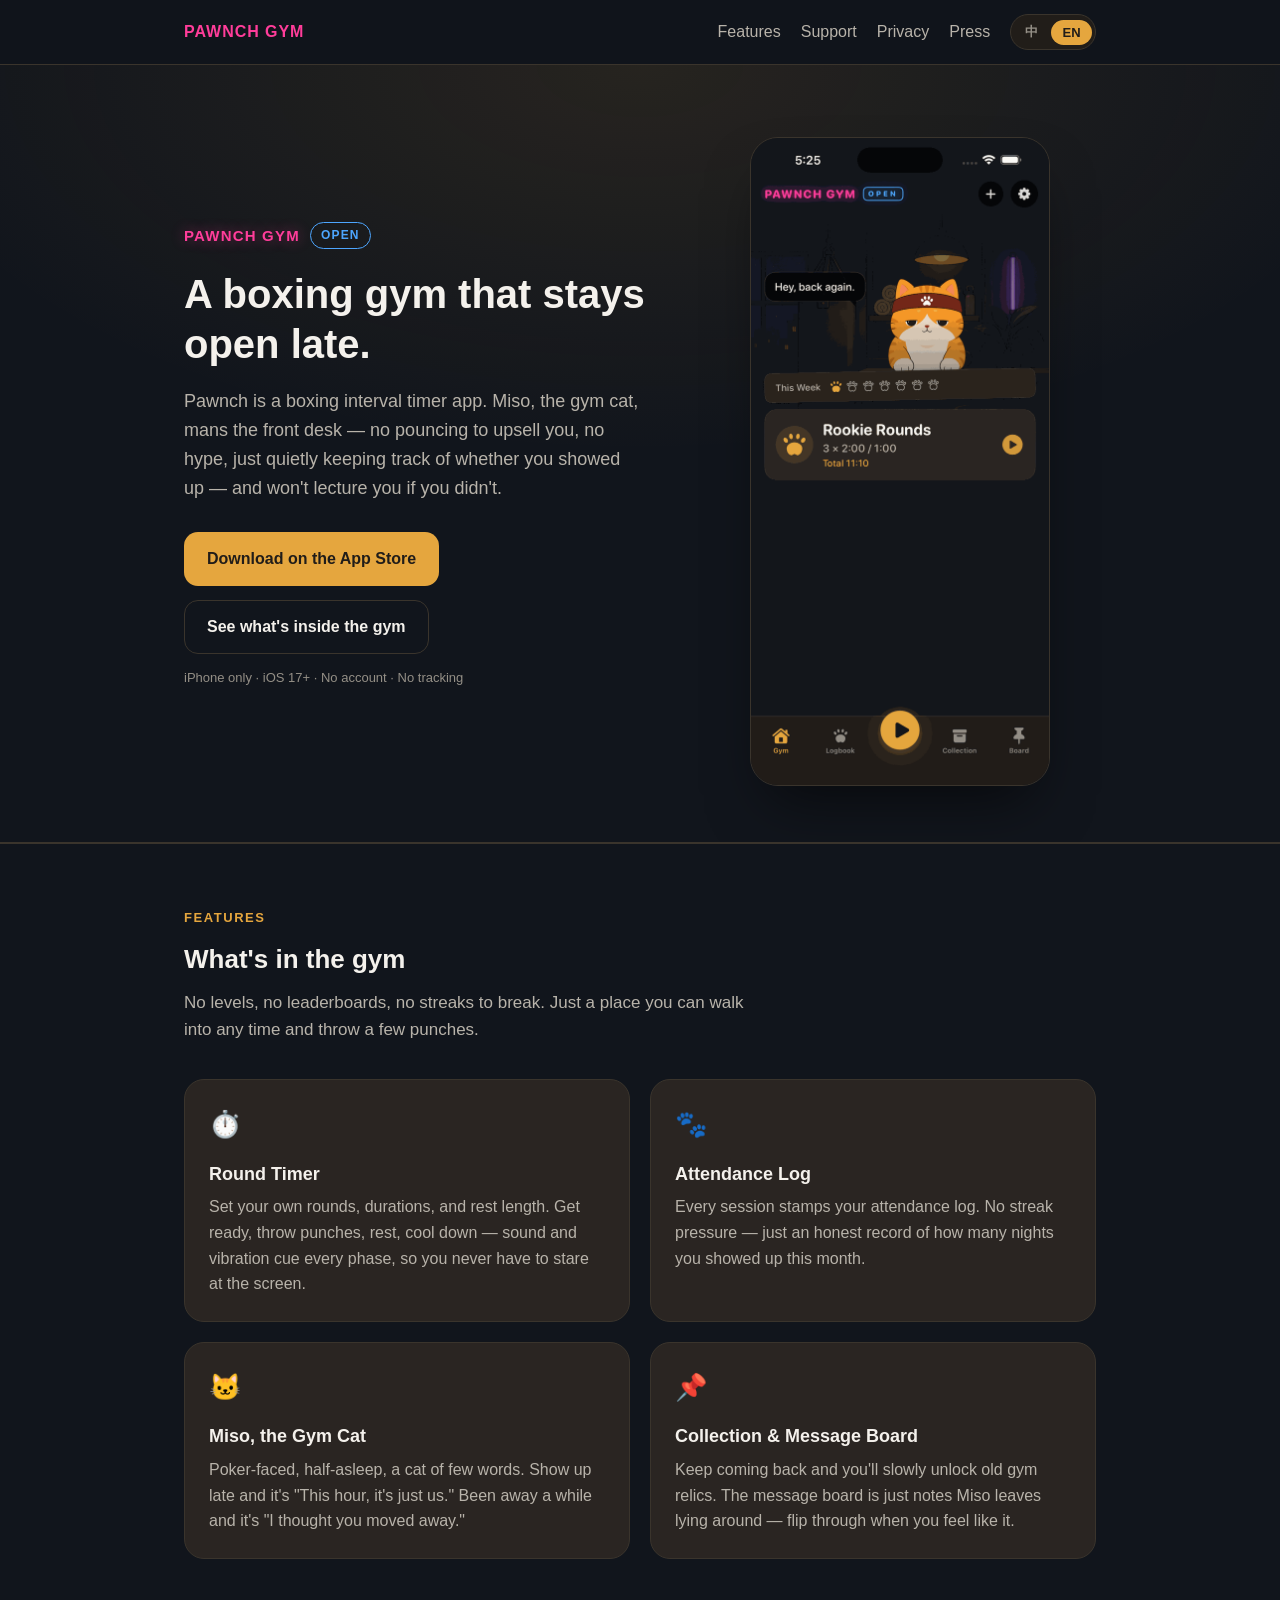
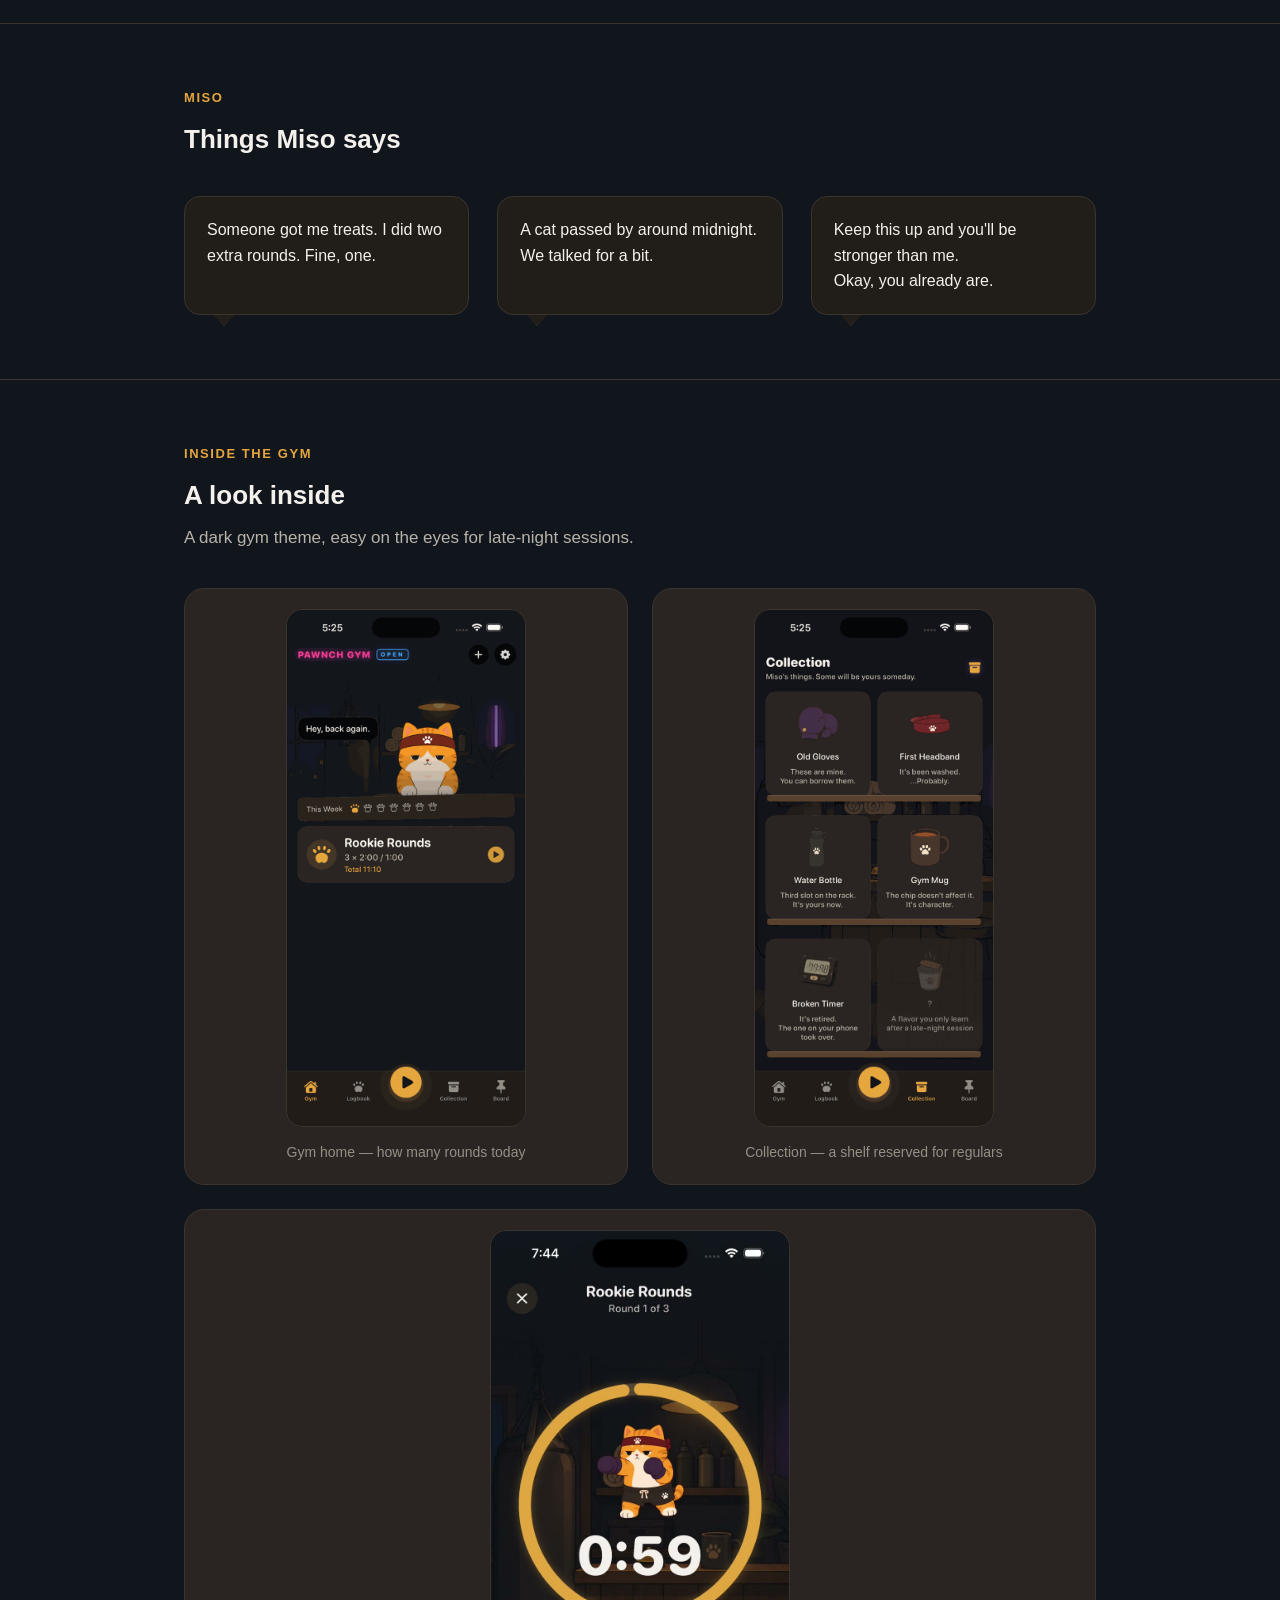
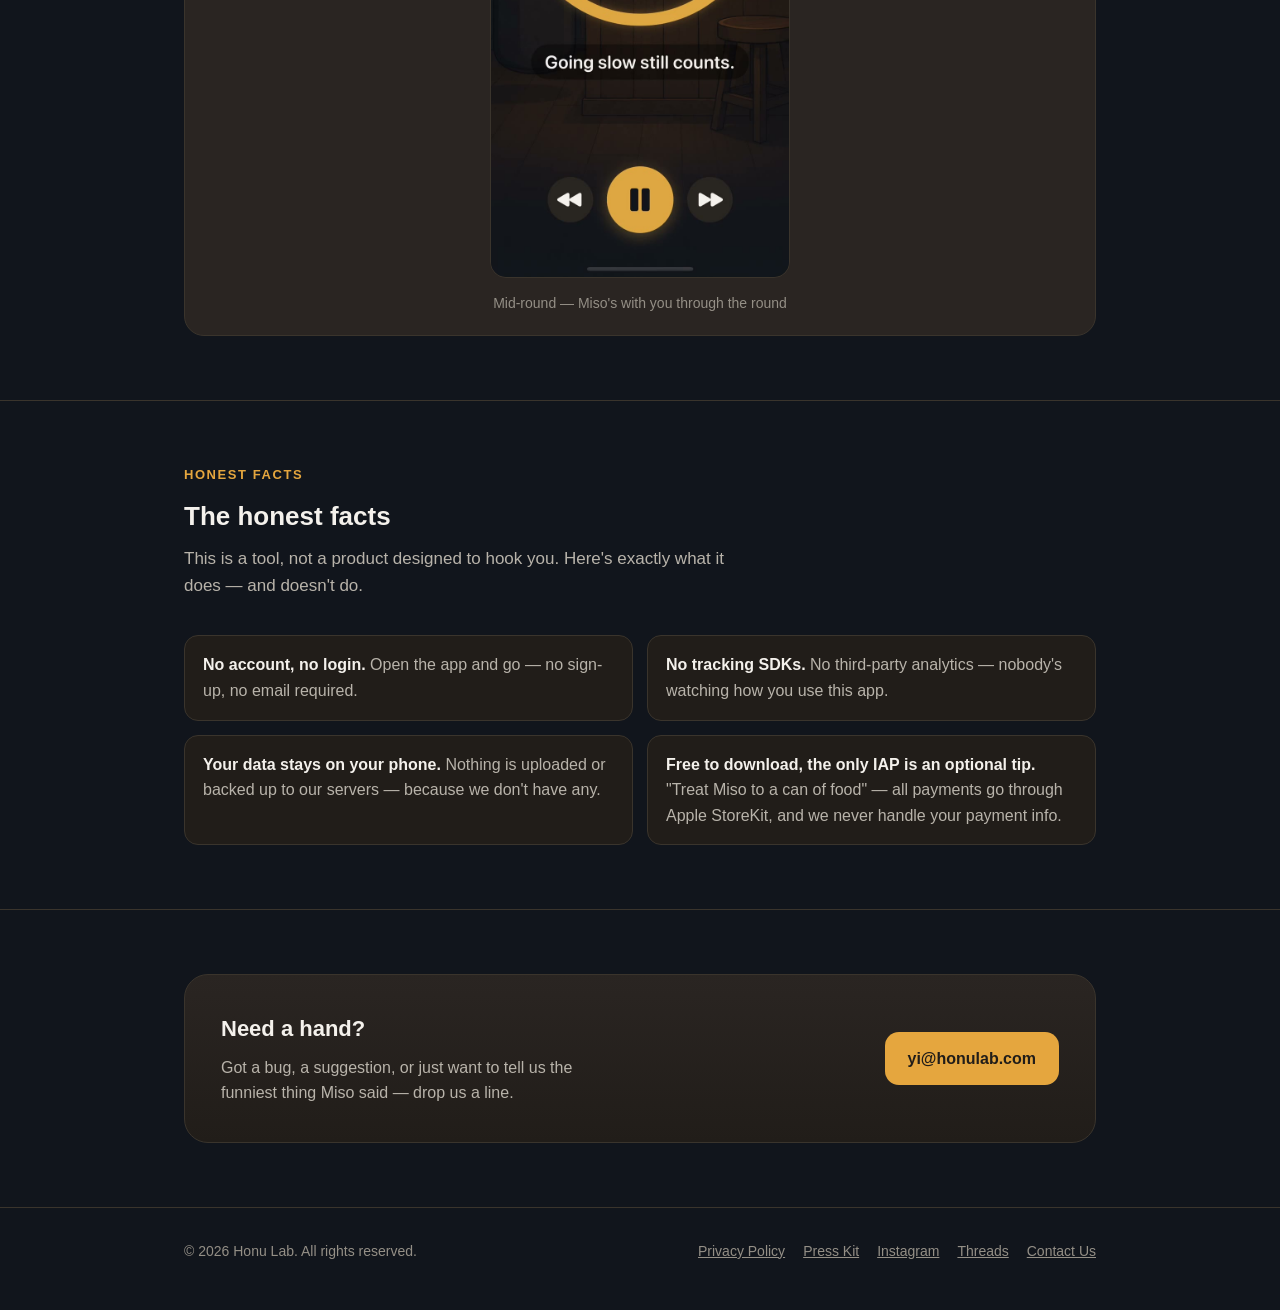
==== commit f064d5c3: "site: footer 加 Instagram / Threads 社群連結" ====
--- a/en/index.html
+++ b/en/index.html
@@ -731,6 +731,8 @@
     <div class="footer-links">
       <a href="privacy.html"><span class="lang-zh">隱私政策</span><span class="lang-en">Privacy Policy</span></a>
       <a href="press.html"><span class="lang-zh">媒體資料</span><span class="lang-en">Press Kit</span></a>
+      <a href="https://www.instagram.com/pawnch.app/" target="_blank" rel="noopener">Instagram</a>
+      <a href="https://www.threads.com/@pawnch.app" target="_blank" rel="noopener">Threads</a>
       <a href="mailto:yi@honulab.com"><span class="lang-zh">聯絡我們</span><span class="lang-en">Contact Us</span></a>
     </div>
   </div>
